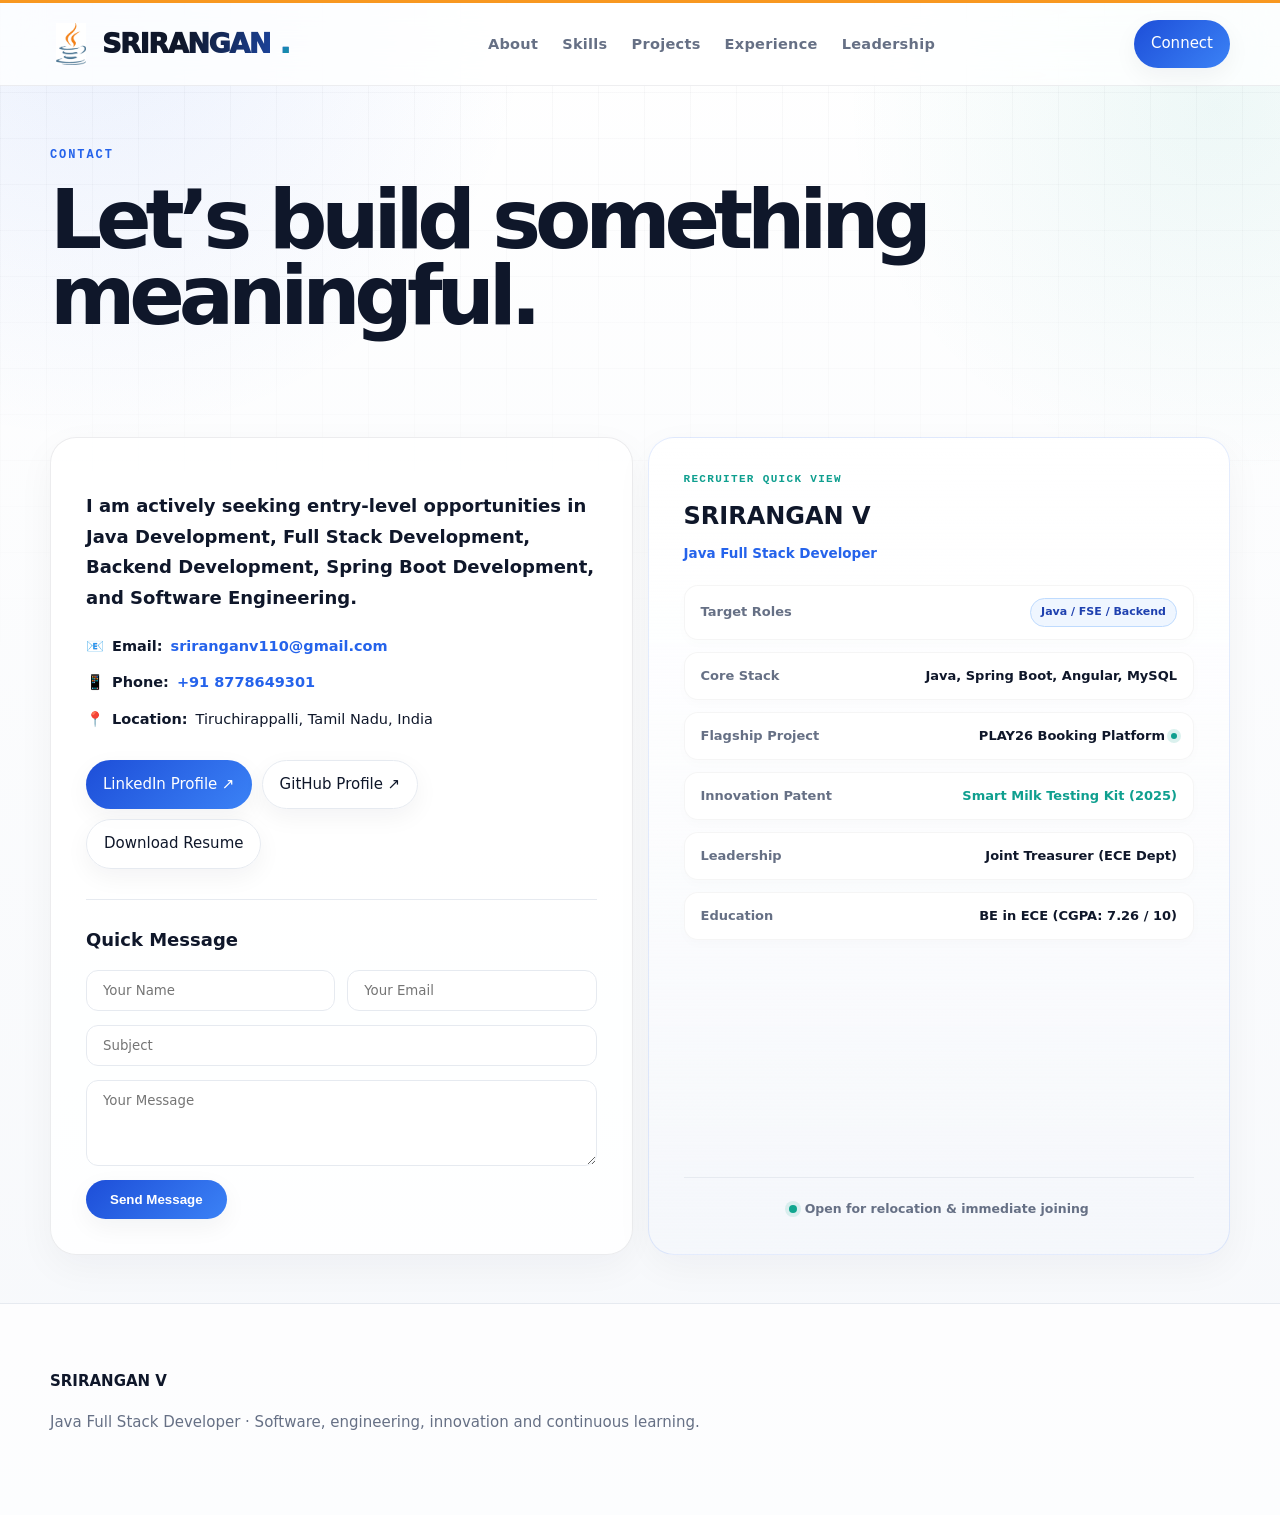
==== sections/contact.html @ 3743f61c "Initial commit of upgraded portfolio" ====
<!doctype html>
<html lang="en">
<head>
  <meta charset="utf-8">
  <meta name="viewport" content="width=device-width,initial-scale=1">
  <title>Contact | SRIRANGAN V</title>
  <meta name="description" content="Get in touch with SRIRANGAN V, Java Full Stack Developer.">
  <link rel="stylesheet" href="../styles.css">
</head>
<body class="pageIn">
  <!-- Navigation -->
  <nav class="nav">
    <div class="wrap navin">
      <a class="brand" href="../index.html" style="display:flex; align-items:center; gap:10px;"><img src="../images/java_cup_logo.png" alt="Java Logo" class="brand-logo" style="width:42px; height:42px; object-fit:contain;">SRIRANGAN<span>.</span></a>
      <div class="links">
        <a href="../sections/about.html">About</a>
        <a href="../sections/skills.html">Skills</a>
        <a href="../sections/projects.html">Projects</a>
        <a href="../sections/experience.html">Experience</a>
        <a href="../sections/leadership.html">Leadership</a>
      </div>
      <a class="btn primary" href="../sections/contact.html">Connect</a>
    </div>
  </nav>

  <main>
    <div class="wrap caseHero reveal">
      <div class="eyebrow">Contact</div>
      <h1>Let’s build something meaningful.</h1>
    </div>

    <section>
      <div class="wrap reveal">
        <div class="grid">
          <!-- Contact Info & Form -->
          <div class="card s6" style="padding:35px;">
            <p class="lead" style="font-size:18px; margin-bottom: 20px; font-weight:750; color:var(--ink);">
              I am actively seeking entry-level opportunities in Java Development, Full Stack Development, Backend Development, Spring Boot Development, and Software Engineering.
            </p>
            
            <div style="margin-bottom: 25px; display:flex; flex-direction:column; gap:12px; font-size:14.5px;">
              <p style="margin:0; display:flex; align-items:center; gap:8px;">📧 <strong>Email:</strong> <a href="mailto:sriranganv110@gmail.com" style="color:var(--blue); font-weight:700;">sriranganv110@gmail.com</a></p>
              <p style="margin:0; display:flex; align-items:center; gap:8px;">📱 <strong>Phone:</strong> <a href="tel:+918778649301" style="color:var(--blue); font-weight:700;">+91 8778649301</a></p>
              <p style="margin:0; display:flex; align-items:center; gap:8px;">📍 <strong>Location:</strong> Tiruchirappalli, Tamil Nadu, India</p>
            </div>

            <div class="actions" style="margin-bottom: 30px; display:flex; gap:10px; flex-wrap:wrap;">
              <a class="btn primary" href="https://linkedin.com/in/srirangan-v-452450255" target="_blank">LinkedIn Profile ↗</a>
              <a class="btn" href="https://github.com/SriranganV" target="_blank">GitHub Profile ↗</a>
              <a class="btn" href="../certificates/resume.pdf" target="_blank">Download Resume</a>
            </div>

            <hr style="border:0; border-top:1px solid var(--line); margin: 25px 0;">

            <h3 style="font-size:18px; margin-bottom:12px;">Quick Message</h3>
            <form style="display:flex; flex-direction:column; gap:14px; margin-top:15px;" onsubmit="event.preventDefault(); alert('Message feature demonstration. Thank you for connecting!');">
              <div style="display:grid; grid-template-columns:1fr 1fr; gap:12px;">
                <input type="text" placeholder="Your Name" required style="padding:12px 16px; border:1px solid var(--line); border-radius:12px; font-family:inherit; background:#fff; transition:.25s;" onfocus="this.style.borderColor='var(--blue)'; this.style.boxShadow='0 0 0 4px rgba(37,99,235,0.1)';" onblur="this.style.borderColor='var(--line)'; this.style.boxShadow='none';">
                <input type="email" placeholder="Your Email" required style="padding:12px 16px; border:1px solid var(--line); border-radius:12px; font-family:inherit; background:#fff; transition:.25s;" onfocus="this.style.borderColor='var(--blue)'; this.style.boxShadow='0 0 0 4px rgba(37,99,235,0.1)';" onblur="this.style.borderColor='var(--line)'; this.style.boxShadow='none';">
              </div>
              <input type="text" placeholder="Subject" required style="padding:12px 16px; border:1px solid var(--line); border-radius:12px; font-family:inherit; background:#fff; transition:.25s;" onfocus="this.style.borderColor='var(--blue)'; this.style.boxShadow='0 0 0 4px rgba(37,99,235,0.1)';" onblur="this.style.borderColor='var(--line)'; this.style.boxShadow='none';">
              <textarea placeholder="Your Message" required rows="4" style="padding:12px 16px; border:1px solid var(--line); border-radius:12px; font-family:inherit; background:#fff; transition:.25s; resize:vertical;" onfocus="this.style.borderColor='var(--blue)'; this.style.boxShadow='0 0 0 4px rgba(37,99,235,0.1)';" onblur="this.style.borderColor='var(--line)'; this.style.boxShadow='none';"></textarea>
              <button type="submit" class="btn primary" style="align-self:flex-start; border:none; cursor:pointer; padding:12px 24px; font-weight:700;">Send Message</button>
            </form>
          </div>

          <!-- Recruiter Snapshot Card -->
          <div class="card s6" style="display:flex; flex-direction:column; justify-content:space-between; padding:35px; border-color:#2563eb1f; background:linear-gradient(180deg,#fff,rgba(37,99,235,0.01));">
            <div>
              <div class="eyebrow" style="color:var(--mint); font-size:11px; letter-spacing:0.12em;">Recruiter Quick View</div>
              <h3 style="margin-top:10px; font-size:24px; color:var(--ink);">SRIRANGAN V</h3>
              <p class="muted" style="font-size:13.5px; margin-top:5px; font-weight:600; color:var(--blue);">Java Full Stack Developer</p>
              
              <div style="display:flex; flex-direction:column; gap:12px; margin-top:20px;">
                <div style="display:flex; justify-content:space-between; align-items:center; padding:12px 16px; background:#fff; border-radius:14px; border:1px solid rgba(0,0,0,0.04); box-shadow:0 4px 12px rgba(0,0,0,0.015);">
                  <span style="font-weight:700; color:var(--muted); font-size:13px;">Target Roles</span>
                  <span class="chip" style="background:#eff6ff; border-color:#bfdbfe; color:#1e40af; margin:0; font-weight:800; font-size:11px; padding:4px 10px;">Java / FSE / Backend</span>
                </div>
                <div style="display:flex; justify-content:space-between; align-items:center; padding:12px 16px; background:#fff; border-radius:14px; border:1px solid rgba(0,0,0,0.04); box-shadow:0 4px 12px rgba(0,0,0,0.015);">
                  <span style="font-weight:700; color:var(--muted); font-size:13px;">Core Stack</span>
                  <span style="font-weight:800; color:var(--ink); font-size:13px; text-align:right;">Java, Spring Boot, Angular, MySQL</span>
                </div>
                <div style="display:flex; justify-content:space-between; align-items:center; padding:12px 16px; background:#fff; border-radius:14px; border:1px solid rgba(0,0,0,0.04); box-shadow:0 4px 12px rgba(0,0,0,0.015);">
                  <span style="font-weight:700; color:var(--muted); font-size:13px;">Flagship Project</span>
                  <span style="font-weight:800; color:var(--ink); font-size:13px; display:inline-flex; align-items:center; gap:6px;">
                    PLAY26 Booking Platform
                    <span style="width:6px; height:6px; border-radius:50%; background:var(--mint); box-shadow:0 0 0 4px rgba(15,159,143,0.15)"></span>
                  </span>
                </div>
                <div style="display:flex; justify-content:space-between; align-items:center; padding:12px 16px; background:#fff; border-radius:14px; border:1px solid rgba(0,0,0,0.04); box-shadow:0 4px 12px rgba(0,0,0,0.015);">
                  <span style="font-weight:700; color:var(--muted); font-size:13px;">Innovation Patent</span>
                  <span style="font-weight:800; color:var(--mint); font-size:13px;">Smart Milk Testing Kit (2025)</span>
                </div>
                <div style="display:flex; justify-content:space-between; align-items:center; padding:12px 16px; background:#fff; border-radius:14px; border:1px solid rgba(0,0,0,0.04); box-shadow:0 4px 12px rgba(0,0,0,0.015);">
                  <span style="font-weight:700; color:var(--muted); font-size:13px;">Leadership</span>
                  <span style="font-weight:800; color:var(--ink); font-size:13px;">Joint Treasurer (ECE Dept)</span>
                </div>
                <div style="display:flex; justify-content:space-between; align-items:center; padding:12px 16px; background:#fff; border-radius:14px; border:1px solid rgba(0,0,0,0.04); box-shadow:0 4px 12px rgba(0,0,0,0.015);">
                  <span style="font-weight:700; color:var(--muted); font-size:13px;">Education</span>
                  <span style="font-weight:800; color:var(--ink); font-size:13px;">BE in ECE (CGPA: 7.26 / 10)</span>
                </div>
              </div>
            </div>

            <div style="border-top:1px solid var(--line); padding-top:20px; text-align:center; margin-top:20px;">
              <span style="font-size:12.5px; color:var(--muted); font-weight:700; display:flex; align-items:center; justify-content:center; gap:8px;">
                <span style="display:inline-block; width:8px; height:8px; border-radius:50%; background:#10a68f; box-shadow:0 0 0 4px #10a68f20; animation:pulseDot 2s infinite;"></span>
                Open for relocation & immediate joining
              </span>
            </div>
          </div>
        </div>
      </div>
    </section>
  </main>

  <footer class="footer">
    <div class="wrap">
      <b>SRIRANGAN V</b>
      <p class="muted">Java Full Stack Developer · Software, engineering, innovation and continuous learning.</p>
    </div>
  </footer>
  <script src="../app.js"></script>
</body>
</html>
---- styles.css ----
:root{--bg:#f6f8fb;--paper:#fff;--ink:#0f172a;--ink2:#344054;--muted:#667085;--line:#e6eaf0;--blue:#2563eb;--mint:#0f9f8f;--r:26px;--shadow:0 22px 70px rgba(15,23,42,.08)}
*{box-sizing:border-box}html{scroll-behavior:smooth;scroll-padding-top:96px}body{margin:0;color:var(--ink);font:15px/1.7 Inter,ui-sans-serif,system-ui,-apple-system,"Segoe UI",sans-serif;background:radial-gradient(circle at 7% 0,rgba(37,99,235,.09),transparent 23%),radial-gradient(circle at 95% 7%,rgba(15,159,143,.07),transparent 20%),linear-gradient(180deg,#fff,#f6f8fb);overflow-x:hidden}body:before{content:"";position:fixed;inset:0;z-index:-1;pointer-events:none;background-image:linear-gradient(#0f172a08 1px,transparent 1px),linear-gradient(90deg,#0f172a08 1px,transparent 1px);background-size:46px 46px;mask-image:linear-gradient(#000,transparent 76%)}
a{color:inherit;text-decoration:none}.wrap{width:min(1180px,calc(100% - 36px));margin:auto}.nav{position:sticky;top:0;z-index:80;background:#ffffffc7;backdrop-filter:blur(22px) saturate(160%);border-bottom:1px solid #0f172a12;border-top:3.5px solid #f89820;transition:.35s}.nav.scrolled{box-shadow:0 10px 35px #0f172a0f}.navin{height:82px;display:flex;align-items:center;justify-content:space-between;gap:22px}.brand{font-size:27px;font-weight:950;letter-spacing:-.05em;background:linear-gradient(100deg,var(--ink) 35%,var(--blue) 75%,var(--mint) 100%);background-size:160%;-webkit-background-clip:text;color:transparent;transition:transform 0.4s cubic-bezier(0.2,0.8,0.2,1),background-position 0.4s,filter 0.4s;cursor:pointer}.brand:hover{transform:scale(1.03) translateY(-1px);background-position:100%;filter:drop-shadow(0 4px 12px rgba(37,99,235,0.15))}.brand span{background:linear-gradient(135deg,var(--blue),var(--mint));-webkit-background-clip:text;color:transparent;display:inline-block;transition:transform 0.5s cubic-bezier(0.175,0.885,0.32,1.275)}.brand:hover span{transform:scale(1.4) translateY(-2px)}.brand-logo{transition:transform 0.4s cubic-bezier(0.175,0.885,0.32,1.275)}.brand:hover .brand-logo{transform:scale(1.22) rotate(-8deg)}.links{display:flex;gap:24px;color:var(--muted);font-size:14.5px;font-weight:600}.links a{position:relative;transition:color 0.3s ease,transform 0.3s ease;letter-spacing:0.02em}.links a:hover,.links a.active{color:var(--blue);transform:translateY(-1px)}.links a:after{content:"";position:absolute;left:50%;right:50%;bottom:-7px;height:2px;background:linear-gradient(90deg,var(--blue),var(--mint));transition:left 0.3s cubic-bezier(0.2,0.8,0.2,1),right 0.3s cubic-bezier(0.2,0.8,0.2,1);border-radius:99px}.links a:hover:after,.links a.active:after{left:0;right:0}
.offset-frame{transition:transform .5s cubic-bezier(.2,.8,.2,1),border-color .5s ease}
.arch:hover .offset-frame{transform:rotate(0deg) scale(1.025)!important;border-color:#5382a1!important}
.node.icon-only{width:46px;height:46px;padding:0;border-radius:50%;display:flex;align-items:center;justify-content:center;border-color:rgba(37,99,235,.18);box-shadow:0 12px 28px rgba(15,23,42,.07);transition:transform .3s cubic-bezier(.2,.8,.2,1),background-color .3s,border-color .3s,box-shadow .3s}.node.icon-only:hover{transform:translateY(-12px) scale(1.18);border-color:var(--blue);box-shadow:0 18px 36px rgba(37,99,235,0.22)}
.btn{display:inline-flex;align-items:center;justify-content:center;gap:8px;padding:11px 17px;border:1px solid var(--line);border-radius:999px;background:#ffffffe8;box-shadow:0 8px 24px #0f172a0d;transition:.32s cubic-bezier(.2,.8,.2,1)}.btn:hover{transform:translateY(-3px) scale(1.015);box-shadow:0 18px 42px #2563eb24;border-color:#2563eb5c}.primary{background:linear-gradient(135deg,#1d4ed8,#3b82f6);color:#fff;border:0}.backlink{display:inline-flex;color:var(--muted);font-weight:800;transition:.25s}.backlink:hover{color:var(--blue);transform:translateX(-4px)}
.hero{min-height:80vh;display:grid;grid-template-columns:1.08fr .92fr;align-items:center;gap:50px;padding:78px 0}.badge{display:inline-flex;gap:9px;align-items:center;padding:7px 11px;border:1px solid var(--line);border-radius:999px;background:#ffffffd6;color:#475467;font-size:12px}.dot{width:8px;height:8px;border-radius:50%;background:#10a68f;box-shadow:0 0 0 5px #10a68f1f;animation:pulseDot 2.2s infinite}@keyframes pulseDot{50%{box-shadow:0 0 0 10px transparent}}h1{font-size:clamp(48px,7vw,92px);line-height:.92;letter-spacing:-.075em;margin:20px 0}.grad{background:linear-gradient(100deg,#101828,#2563eb,#0f9f8f);background-size:180%;-webkit-background-clip:text;color:transparent;animation:grad 7s ease infinite;display:inline-block;transition:transform 0.4s cubic-bezier(0.2,0.8,0.2,1),filter 0.4s ease;cursor:default}.grad:hover{transform:scale(1.03) translateY(-2px);filter:drop-shadow(0 12px 24px rgba(37,99,235,0.22))}.name-glow{position:absolute;inset:-15px -25px;background:radial-gradient(circle,rgba(37,99,235,0.1) 0%,rgba(15,159,143,0.02) 50%,transparent 70%);opacity:0;transition:opacity 0.6s ease,transform 0.6s ease;pointer-events:none;z-index:-1;filter:blur(10px);border-radius:30px}h1:hover .name-glow{opacity:1;transform:scale(1.08)}@keyframes grad{50%{background-position:100%}}.lead{font-size:clamp(17px,2vw,21px);color:var(--ink2)}.muted{color:var(--muted)}.actions{display:flex;gap:12px;flex-wrap:wrap;margin-top:28px}
.arch,.panel{background:#ffffffdb;border:1px solid #0f172a14;border-radius:32px;box-shadow:var(--shadow)}.arch{position:relative;min-height:450px;overflow:hidden;transition:.5s}.arch:hover{transform:translateY(-8px) rotateX(1deg);box-shadow:0 34px 90px #2563eb24}.arch img{transition:transform 0.6s cubic-bezier(0.2,0.8,0.2,1)}.arch:hover img{transform:scale(1.06)}.arch:before{content:"";position:absolute;inset:0;background-image:linear-gradient(#2563eb0f 1px,transparent 1px),linear-gradient(90deg,#2563eb0f 1px,transparent 1px);background-size:34px 34px;mask-image:linear-gradient(#000,transparent)}.node{position:absolute;padding:12px 16px;border:1px solid #2563eb21;border-radius:14px;background:#fff;box-shadow:0 14px 30px #0f172a17;font-weight:850;animation:float 4s ease-in-out infinite}.node:nth-child(2){animation-delay:.4s}.node:nth-child(3){animation-delay:.8s}.node:nth-child(4){animation-delay:1.2s}.node:nth-child(5){animation-delay:1.6s}@keyframes float{50%{transform:translateY(-8px)}}.n1{top:12%;left:12%}.n2{top:30%;right:10%}.n3{top:48%;left:16%}.n4{top:66%;right:14%}.n5{bottom:8%;left:20%}
section{padding:48px 0}.eyebrow{font:850 12px/1.2 ui-monospace,monospace;color:var(--blue);letter-spacing:.16em;text-transform:uppercase}.title{font-size:clamp(34px,5vw,58px);line-height:1.03;letter-spacing:-.055em;margin:12px 0 22px}.grid{display:grid;grid-template-columns:repeat(12,1fr);gap:15px}.s3{grid-column:span 3}.s4{grid-column:span 4}.s5{grid-column:span 5}.s6{grid-column:span 6}.s7{grid-column:span 7}.s8{grid-column:span 8}.s12{grid-column:span 12}
.card{position:relative;background:#ffffffdb;border:1px solid #0f172a14;border-radius:var(--r);padding:25px;box-shadow:0 12px 38px #0f172a0b;overflow:hidden;transition:.4s cubic-bezier(.2,.8,.2,1)}.card:before{content:"";position:absolute;inset:0;background:linear-gradient(120deg,transparent 25%,#2563eb0e,transparent 75%);transform:translateX(-120%);transition:.75s}.card:hover:before{transform:translateX(120%)}.card:hover{transform:translateY(-8px);border-color:#2563eb3d;box-shadow:0 28px 65px #2563eb1a}.card h3{margin:5px 0;font-size:20px}.chips{display:flex;gap:8px;flex-wrap:wrap;margin-top:16px}.chip{padding:7px 10px;border-radius:999px;background:#f5f8fc;border:1px solid #e5eaf1;color:#475467;font-size:12px;transition:.25s}.chip:hover{transform:translateY(-2px);color:#1d4ed8;background:#eef5ff}
.project{display:grid;grid-template-columns:.9fr 1.1fr;gap:30px;padding:30px;margin:18px 0;background:#ffffffdf;border:1px solid #0f172a14;border-radius:30px;box-shadow:0 14px 46px #0f172a0d;transition:.45s}.project:hover{transform:translateY(-9px);box-shadow:0 34px 85px #2563eb1c;border-color:#2563eb3d}.visual{min-height:280px;border-radius:22px;background:radial-gradient(circle at 20% 20%,#2563eb2b,transparent 34%),linear-gradient(145deg,#edf5ff,#fff);border:1px solid #2563eb1a;display:grid;place-items:center;font-size:clamp(34px,5vw,68px);font-weight:950;letter-spacing:-.07em;transition:.55s}.project:hover .visual{transform:scale(1.025)}
.caseHero{padding:62px 0 38px}.caseHero h1{font-size:clamp(44px,7vw,82px);margin-bottom:18px}.headerBand{position:relative;padding:34px;border-radius:32px;background:linear-gradient(135deg,#f8fbff,#fff);border:1px solid #2563eb24;box-shadow:var(--shadow);overflow:hidden}.headerBand:before{content:"";position:absolute;left:0;top:0;bottom:0;width:5px;background:linear-gradient(var(--blue),var(--mint))}.metaRow{display:flex;gap:18px;flex-wrap:wrap;color:var(--muted);margin:16px 0}.metaRow b{color:var(--ink)}
.caseLayout{display:grid;grid-template-columns:250px 1fr;gap:34px;align-items:start}.toc{position:sticky;top:98px;padding:20px}.toc a{display:block;padding:7px 0;color:var(--muted);transition:.25s}.toc a:hover{color:var(--blue);transform:translateX(4px)}.caseContent .panel{padding:32px;margin-bottom:20px}.caseContent h2{font-size:30px;letter-spacing:-.035em;margin-top:8px}.flow{display:flex;gap:9px;align-items:center;flex-wrap:wrap;margin:20px 0}.flow span{padding:10px 13px;border-radius:12px;background:#f5f8fc;border:1px solid var(--line);font-family:ui-monospace,monospace}.flow b{color:var(--blue)}
.featureGrid{display:grid;grid-template-columns:repeat(2,1fr);gap:12px}.feature{padding:18px;border:1px solid var(--line);border-radius:18px;background:#fbfcfe;transition:.3s}.feature:hover{transform:translateY(-4px);border-color:#2563eb40;box-shadow:0 16px 34px #2563eb14}.evidenceGrid{display:grid;grid-template-columns:repeat(2,1fr);gap:14px}.evidence{min-height:190px;border:1px dashed #cbd5e1;border-radius:20px;background:linear-gradient(145deg,#f8fafc,#fff);display:flex;flex-direction:column;align-items:center;justify-content:center;text-align:center;padding:20px;color:var(--muted)}.evidence b{color:var(--ink)}.patentBlock{padding:24px;border-radius:22px;background:linear-gradient(135deg,#effcf9,#fff);border:1px solid #0f9f8f38;margin-bottom:20px}.pagination{display:flex;justify-content:space-between;gap:14px;align-items:center;padding:24px 0 8px}.pagination a{font-weight:800;color:var(--blue)}
.timeline{border-left:1px solid #dce3ec;margin-left:8px;padding-left:28px}.time{position:relative;margin-bottom:34px}.time:before{content:"";position:absolute;left:-35px;top:8px;width:12px;height:12px;border-radius:50%;background:var(--blue);box-shadow:0 0 0 6px #2563eb17}.progress{position:fixed;top:0;left:0;height:3px;background:linear-gradient(90deg,var(--blue),var(--mint));width:0;z-index:100}.reveal{opacity:0;transform:translateY(36px) scale(.985);filter:blur(6px);transition:.85s cubic-bezier(.2,.8,.2,1)}.reveal.show{opacity:1;transform:none;filter:none}.pageIn{animation:pageIn .65s cubic-bezier(.2,.8,.2,1)}@keyframes pageIn{from{opacity:0;transform:translateY(14px);filter:blur(5px)}}.footer{padding:65px 0;border-top:1px solid var(--line);background:#ffffffad}
@media(max-width:850px){.links{display:none}.hero,.project,.caseLayout{grid-template-columns:1fr}.toc{position:relative;top:auto}.grid>*{grid-column:span 12!important}.arch{min-height:360px}.featureGrid,.evidenceGrid{grid-template-columns:1fr}}@media(max-width:520px){.wrap{width:min(100% - 24px,1180px)}section{padding:68px 0}h1{font-size:50px}.project,.headerBand{padding:18px}.pagination{align-items:flex-start;flex-direction:column}}@media(prefers-reduced-motion:reduce){*{animation:none!important;transition-duration:.01ms!important;scroll-behavior:auto!important}.reveal{opacity:1;transform:none;filter:none}}

/* Premium Toast Notification System */
.toast{position:fixed;bottom:24px;right:24px;background:var(--ink);color:#fff;padding:12px 22px;border-radius:999px;box-shadow:0 12px 36px rgba(15,23,42,.15);z-index:200;font-size:13px;display:flex;align-items:center;gap:10px;transform:translateY(100px);opacity:0;transition:.35s cubic-bezier(.2,.8,.2,1);border:1px solid rgba(255,255,255,.08);font-weight:600}
.toast.show{transform:none;opacity:1}
.toast-dot{width:6px;height:6px;border-radius:50%;background:var(--mint);animation:pulseDot 1.5s infinite}

/* Polished "Project visual pending" UI slots */
.evidence.pending{border:1.5px dashed var(--blue);background:linear-gradient(145deg,rgba(37,99,235,.03),#fff);transition:.32s cubic-bezier(.2,.8,.2,1)}
.evidence.pending:hover{transform:translateY(-4px);box-shadow:0 12px 30px rgba(37,99,235,.1);border-color:var(--mint)}
.evidence.pending .pending-status{font-size:11px;color:var(--blue);font-weight:800;letter-spacing:.05em;text-transform:uppercase;margin-top:8px;padding:3px 8px;background:rgba(37,99,235,.06);border-radius:999px;display:inline-flex;align-items:center;gap:5px}

/* Pending button styling to give visual indicator */
.btn.pending-action{position:relative}
/* Ambient Background Glow Auroras */
.bg-glow{position:absolute;width:450px;height:450px;border-radius:50%;filter:blur(110px);pointer-events:none;z-index:-1;opacity:0.45;animation:pulseGlow 12s ease-in-out infinite}
.blue-glow{background:radial-gradient(circle,#2563eb,transparent 65%);top:15%;left:-150px}
.mint-glow{background:radial-gradient(circle,#0f9f8f,transparent 65%);top:55%;right:-150px}
.purple-glow{background:radial-gradient(circle,#a855f7,transparent 65%);top:85%;left:-100px}
@keyframes pulseGlow{0%,100%{transform:scale(1) translate(0,0)}50%{transform:scale(1.15) translate(30px,-20px)}}

/* Enhancements for visual cards on hover */
.project:hover .visual{transform:scale(1.03) rotate(-1.5deg);box-shadow:0 15px 35px rgba(37,99,235,0.12);border-color:#2563eb40}
.node{position:absolute;padding:12px 16px;border:1px solid #2563eb21;border-radius:14px;background:rgba(255,255,255,0.92);backdrop-filter:blur(8px);box-shadow:0 14px 30px #0f172a17;font-weight:850;animation:float 4s ease-in-out infinite;transition:.3s}
.node:hover{transform:translateY(-12px) scale(1.05);color:var(--blue);border-color:#2563eb;box-shadow:0 18px 36px rgba(37,99,235,0.18)}
.btn.pending-action:after{content:"";position:absolute;top:4px;right:4px;width:6px;height:6px;border-radius:50%;background:var(--mint)}
.cert-btn{background:rgba(37,99,235,.07);color:var(--blue);border-color:rgba(37,99,235,.35);font-weight:800;box-shadow:0 6px 16px rgba(37,99,235,0.06);transition:.28s cubic-bezier(.2,.8,.2,1)}
.cert-btn:hover{transform:translateY(-2px) scale(1.01);background:var(--blue);color:#fff;border-color:var(--blue);box-shadow:0 12px 28px rgba(37,99,235,0.22)}
.inline-cert{margin-left:8px;font-size:11.5px;color:var(--blue);font-weight:850;background:rgba(37,99,235,.06);border:1px solid rgba(37,99,235,.15);padding:2px 8px;border-radius:6px;text-decoration:none;display:inline-flex;align-items:center;gap:3px;transition:.22s}
.inline-cert:hover{background:var(--blue);color:#fff;border-color:var(--blue)}
.impact-card{background:#fff!important;border:1px solid var(--line)!important;border-radius:20px!important;padding:26px 20px!important;transition:all .35s cubic-bezier(.2,.8,.2,1)!important;position:relative;overflow:hidden;display:flex;flex-direction:column;align-items:center;justify-content:center;text-align:center;box-shadow:0 8px 24px rgba(15,23,42,.03)}
.impact-card::before{content:"";position:absolute;top:0;left:0;right:0;height:4px;background:linear-gradient(90deg,var(--blue),var(--mint));transform:scaleX(0);transform-origin:left;transition:transform .35s ease}
.impact-card:hover{transform:translateY(-8px) scale(1.02);border-color:rgba(37,99,235,.25)!important;box-shadow:0 18px 40px rgba(37,99,235,.12)!important}
.impact-card:hover::before{transform:scaleX(1)}
.impact-card .icon{font-size:32px;margin-bottom:10px;display:inline-block;transition:transform .35s ease}
.impact-card:hover .icon{transform:scale(1.2) rotate(6deg)}
.impact-card h3{font-size:20px;margin:0 0 4px;color:var(--ink)}
.impact-card p{font-size:13px;margin:0;color:var(--muted)}
.tech-stack-item{transition:transform .4s cubic-bezier(.2,.8,.2,1),border-color .4s,box-shadow .4s!important}
.tech-stack-item:hover{transform:translateY(-5px);border-color:rgba(37,99,235,.25)!important;box-shadow:0 10px 24px rgba(37,99,235,.07)!important}
.redirect-header:hover .arrow{transform:translate(3px,-3px)}
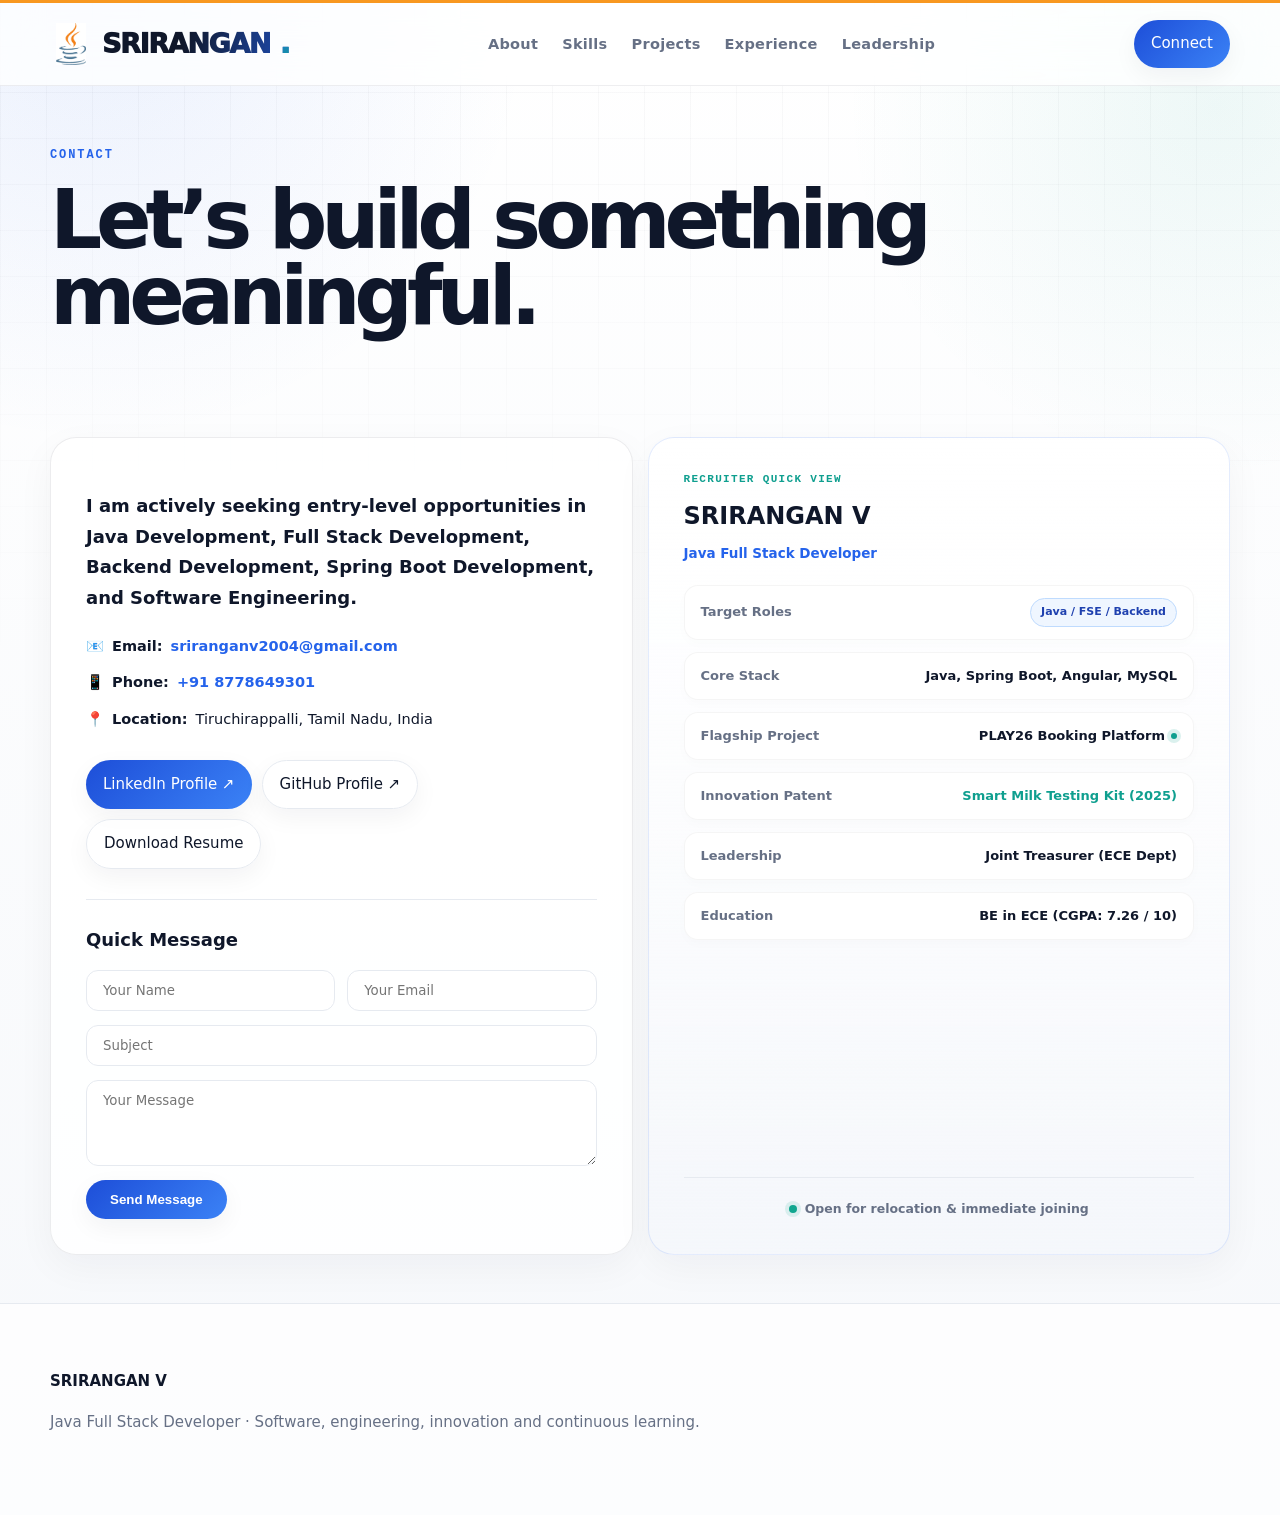
==== commit 160d4a16: "Update email address to sriranganv2004@gmail.com" ====
--- a/sections/contact.html
+++ b/sections/contact.html
@@ -39,7 +39,7 @@
             </p>
             
             <div style="margin-bottom: 25px; display:flex; flex-direction:column; gap:12px; font-size:14.5px;">
-              <p style="margin:0; display:flex; align-items:center; gap:8px;">📧 <strong>Email:</strong> <a href="mailto:sriranganv110@gmail.com" style="color:var(--blue); font-weight:700;">sriranganv110@gmail.com</a></p>
+              <p style="margin:0; display:flex; align-items:center; gap:8px;">📧 <strong>Email:</strong> <a href="mailto:sriranganv2004@gmail.com" style="color:var(--blue); font-weight:700;">sriranganv2004@gmail.com</a></p>
               <p style="margin:0; display:flex; align-items:center; gap:8px;">📱 <strong>Phone:</strong> <a href="tel:+918778649301" style="color:var(--blue); font-weight:700;">+91 8778649301</a></p>
               <p style="margin:0; display:flex; align-items:center; gap:8px;">📍 <strong>Location:</strong> Tiruchirappalli, Tamil Nadu, India</p>
             </div>
@@ -53,13 +53,14 @@
             <hr style="border:0; border-top:1px solid var(--line); margin: 25px 0;">
 
             <h3 style="font-size:18px; margin-bottom:12px;">Quick Message</h3>
-            <form style="display:flex; flex-direction:column; gap:14px; margin-top:15px;" onsubmit="event.preventDefault(); alert('Message feature demonstration. Thank you for connecting!');">
+            <form action="https://formsubmit.co/sriranganv2004@gmail.com" method="POST" style="display:flex; flex-direction:column; gap:14px; margin-top:15px;">
+              <input type="hidden" name="_template" value="box">
               <div style="display:grid; grid-template-columns:1fr 1fr; gap:12px;">
-                <input type="text" placeholder="Your Name" required style="padding:12px 16px; border:1px solid var(--line); border-radius:12px; font-family:inherit; background:#fff; transition:.25s;" onfocus="this.style.borderColor='var(--blue)'; this.style.boxShadow='0 0 0 4px rgba(37,99,235,0.1)';" onblur="this.style.borderColor='var(--line)'; this.style.boxShadow='none';">
-                <input type="email" placeholder="Your Email" required style="padding:12px 16px; border:1px solid var(--line); border-radius:12px; font-family:inherit; background:#fff; transition:.25s;" onfocus="this.style.borderColor='var(--blue)'; this.style.boxShadow='0 0 0 4px rgba(37,99,235,0.1)';" onblur="this.style.borderColor='var(--line)'; this.style.boxShadow='none';">
+                <input type="text" name="name" placeholder="Your Name" required style="padding:12px 16px; border:1px solid var(--line); border-radius:12px; font-family:inherit; background:#fff; transition:.25s;" onfocus="this.style.borderColor='var(--blue)'; this.style.boxShadow='0 0 0 4px rgba(37,99,235,0.1)';" onblur="this.style.borderColor='var(--line)'; this.style.boxShadow='none';">
+                <input type="email" name="email" placeholder="Your Email" required style="padding:12px 16px; border:1px solid var(--line); border-radius:12px; font-family:inherit; background:#fff; transition:.25s;" onfocus="this.style.borderColor='var(--blue)'; this.style.boxShadow='0 0 0 4px rgba(37,99,235,0.1)';" onblur="this.style.borderColor='var(--line)'; this.style.boxShadow='none';">
               </div>
-              <input type="text" placeholder="Subject" required style="padding:12px 16px; border:1px solid var(--line); border-radius:12px; font-family:inherit; background:#fff; transition:.25s;" onfocus="this.style.borderColor='var(--blue)'; this.style.boxShadow='0 0 0 4px rgba(37,99,235,0.1)';" onblur="this.style.borderColor='var(--line)'; this.style.boxShadow='none';">
-              <textarea placeholder="Your Message" required rows="4" style="padding:12px 16px; border:1px solid var(--line); border-radius:12px; font-family:inherit; background:#fff; transition:.25s; resize:vertical;" onfocus="this.style.borderColor='var(--blue)'; this.style.boxShadow='0 0 0 4px rgba(37,99,235,0.1)';" onblur="this.style.borderColor='var(--line)'; this.style.boxShadow='none';"></textarea>
+              <input type="text" name="_subject" placeholder="Subject" required style="padding:12px 16px; border:1px solid var(--line); border-radius:12px; font-family:inherit; background:#fff; transition:.25s;" onfocus="this.style.borderColor='var(--blue)'; this.style.boxShadow='0 0 0 4px rgba(37,99,235,0.1)';" onblur="this.style.borderColor='var(--line)'; this.style.boxShadow='none';">
+              <textarea name="message" placeholder="Your Message" required rows="4" style="padding:12px 16px; border:1px solid var(--line); border-radius:12px; font-family:inherit; background:#fff; transition:.25s; resize:vertical;" onfocus="this.style.borderColor='var(--blue)'; this.style.boxShadow='0 0 0 4px rgba(37,99,235,0.1)';" onblur="this.style.borderColor='var(--line)'; this.style.boxShadow='none';"></textarea>
               <button type="submit" class="btn primary" style="align-self:flex-start; border:none; cursor:pointer; padding:12px 24px; font-weight:700;">Send Message</button>
             </form>
           </div>
